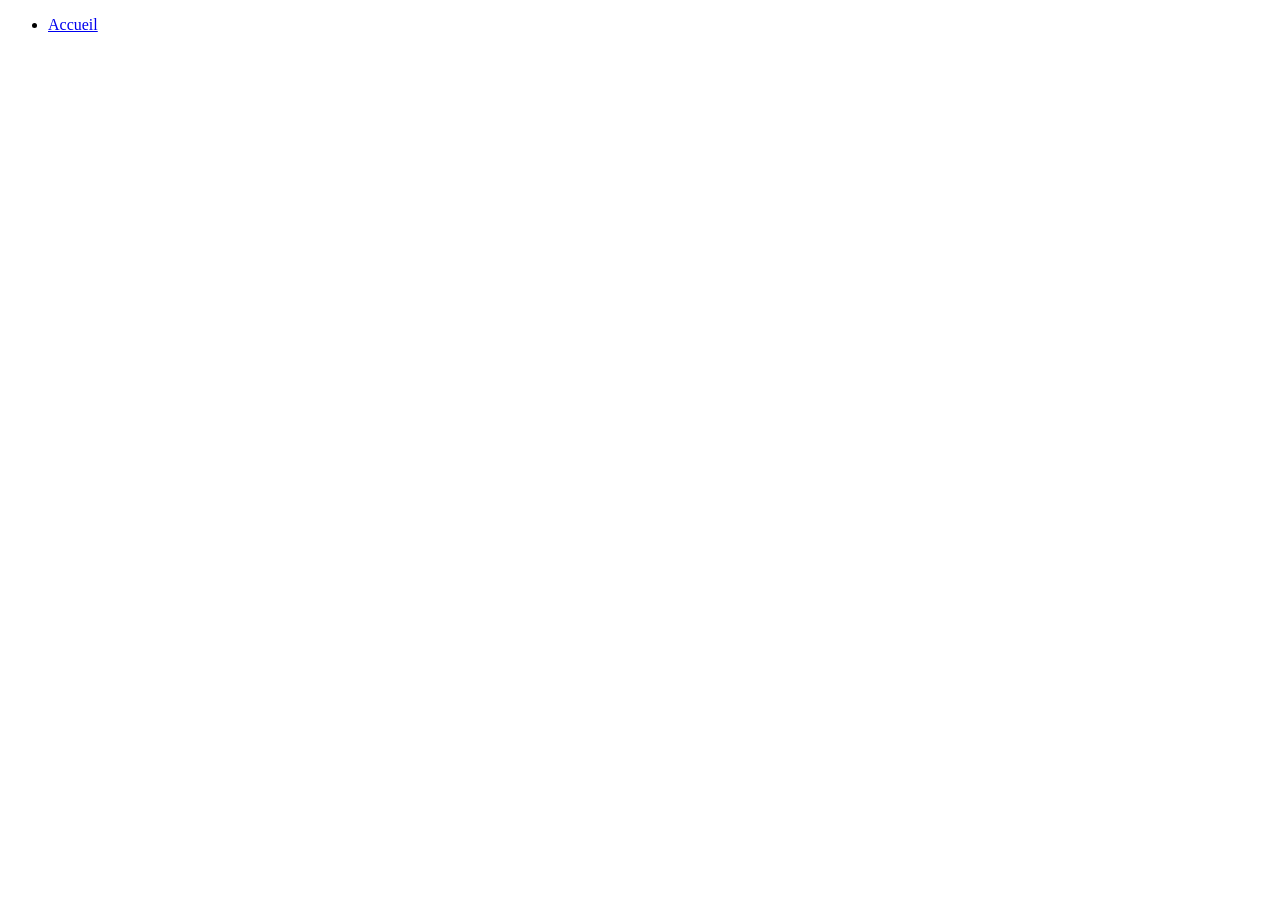
==== index.html @ d13fef69 "Création index.html et page details.html" ====
<!DOCTYPE html>
<html lang="fr">
    <head>
        <meta charset="UTF-8">
        <meta name="viewport" content="width=device-width, initial-scale=1.0">
        <title>Netflop</title>
        <link rel="stylesheet" href="CSS/style.css">
    </head>

    <body>
        <header>
            <nav>
                <!-- Navigation → ACCUEIL -->
                <div class="menu">
                    <ul>
                        <li><a href="index.html">Accueil</a></li>
                    </ul>
                </div> 
            </nav>
        </header>

        <main>
            <!-- Propositions de quelques films populaires -->
            <section id="filmsPopulaires"></section>

            <!-- Propositions de quelques séries populaires -->
            <section id="seriesPopulaires"></section>

            <!-- Propositions de quelques documentaires -->
            <section id="documentaires"></section>

            <!-- Propositions de quelques mangas et animés -->
            <section id="mangaEtAnimes"></section>
        </main> 

        <footer></footer>
        <script src="JS/script.js"></script>
    </body>

</html>
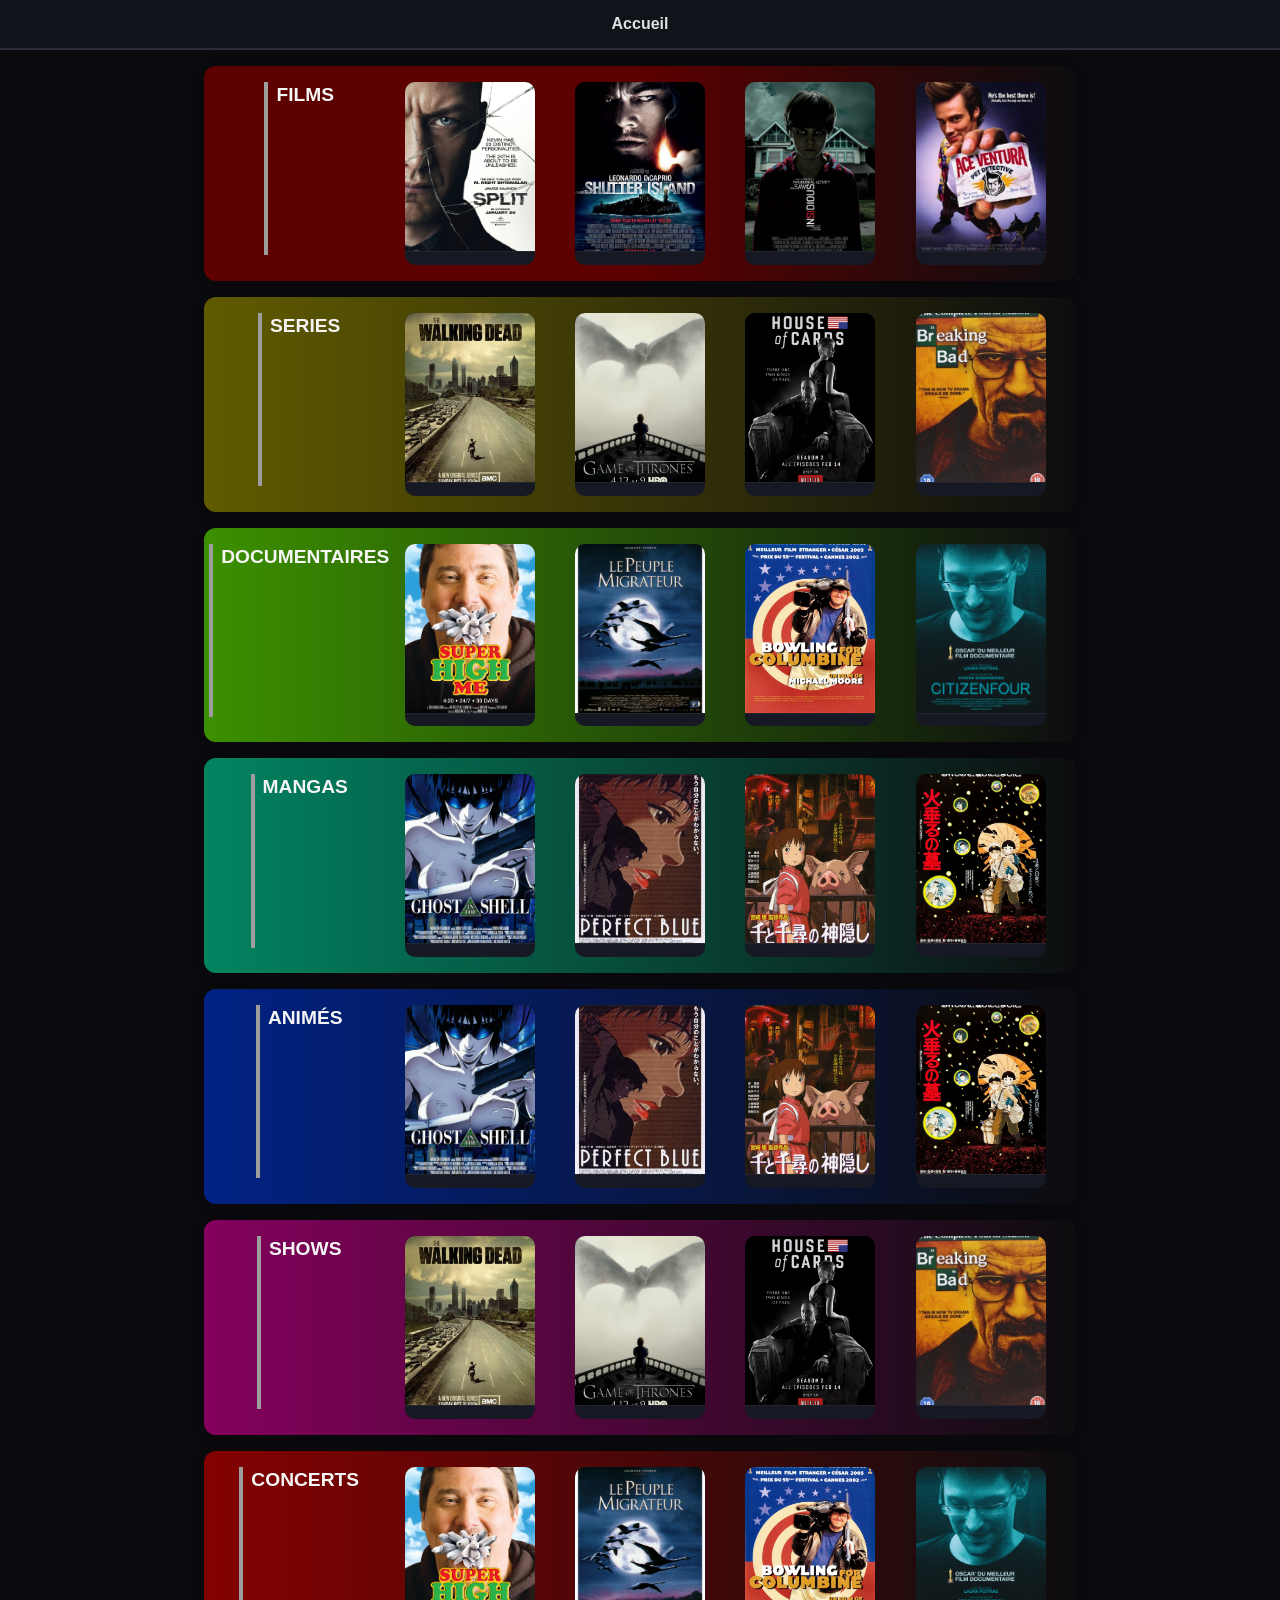
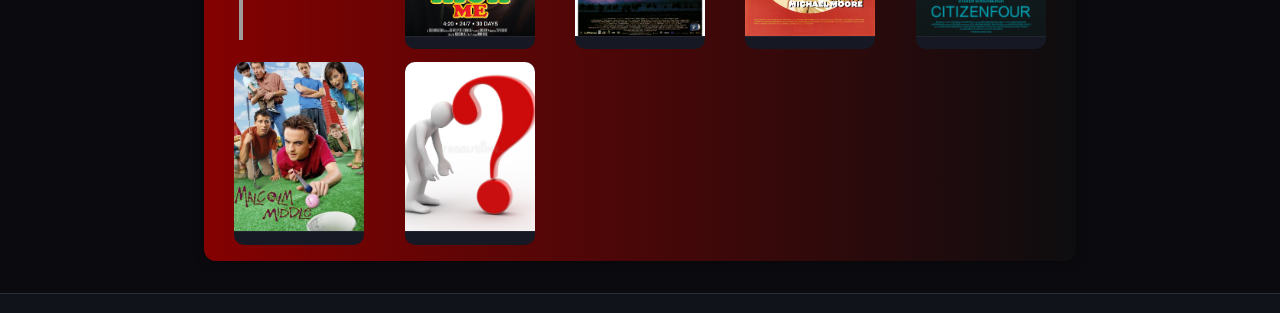
==== commit 5cf692e1: "modification du script.js pour récupérer les données dans netflop.json ; ajout des sections dans ind" ====
--- a/index.html
+++ b/index.html
@@ -29,8 +29,17 @@
             <!-- Propositions de quelques documentaires -->
             <section id="documentaires"></section>
 
-            <!-- Propositions de quelques mangas et animés -->
-            <section id="mangaEtAnimes"></section>
+            <!-- Propositions de quelques mangas -->
+            <section id="sectionMangas"></section>
+
+            <!-- Propositions de quelques animés -->
+            <section id="animes"></section>
+
+            <!-- Propositions de quelques shows -->
+            <section id="shows"></section>
+
+            <!-- Propositions de quelques concerts -->
+            <section id="concerts"></section>
         </main> 
 
         <footer></footer>
--- a/CSS/style.css
+++ b/CSS/style.css
@@ -0,0 +1,184 @@
+/* -------------------- RESET & BASE -------------------- */
+* {
+  margin: 0;
+  padding: 0;
+  box-sizing: border-box;
+}
+
+body {
+  font-family: 'Poppins', Arial, sans-serif;
+  background-color: #0b0b0f;
+  color: #e0e0e0;
+  line-height: 1.4;
+  overflow-x: hidden;
+  text-align: center;
+}
+
+/* -------------------- STRUCTURE -------------------- */
+main {
+  padding: 1rem;
+  display: flex;
+  flex-direction: column;
+  align-items: center;
+  max-width: 1000px;
+  margin: 0 auto;
+}
+
+/* -------------------- HEADER -------------------- */
+header {
+  background-color: #11131b;
+  padding: 0.8rem 1.5rem;
+  display: flex;
+  justify-content: center;
+  align-items: center;
+  border-bottom: 2px solid #2a2d3a;
+}
+
+.menu ul {
+  list-style: none;
+  display: flex;
+  gap: 1rem;
+}
+
+.menu a {
+  text-decoration: none;
+  color: #e0e0e0;
+  font-weight: 600;
+  transition: 0.3s;
+}
+
+.menu a:hover {
+  color: #ffffff;
+}
+
+/* -------------------- TITRES -------------------- */
+main h2 {
+  font-size: 1.2rem;
+  margin-bottom: 0.6rem;
+  text-transform: uppercase;
+  border-left: 4px solid #9d9d9d;
+  padding-left: 0.5rem;
+  display: inline-block;
+  text-align: left;
+  color: #f5f5f5;
+}
+
+/* -------------------- SECTIONS -------------------- */
+#filmsPopulaires,
+#seriesPopulaires,
+#documentaires,
+#sectionMangas,
+#animes,
+#shows,
+#concerts {
+  padding: 1rem;
+  border-radius: 12px;
+  margin-bottom: 1rem;
+  width: 90%;
+  max-width: 900px;
+  display: grid;
+  grid-template-columns: repeat(auto-fit, minmax(140px, 1fr));
+  justify-items: center;
+  gap: 0.8rem;
+  margin-left: auto;
+  margin-right: auto;
+  box-shadow: 0 0 12px rgba(0, 0, 0, 0.4);
+}
+
+/* 🎬 Dégradés doux et sombres (comme sur l’image) */
+#filmsPopulaires {
+  background: linear-gradient(90deg, #5c0000 50%, #0d0d0f 100%);
+}
+
+#seriesPopulaires {
+  background: linear-gradient(90deg, #605b00 0%, #0d0d0f 100%);
+}
+
+#documentaires {
+  background: linear-gradient(90deg, #3c9000 0%, #0d0d0f 100%);
+}
+
+#sectionMangas {
+  background: linear-gradient(90deg, #028461 0%, #0d0d0f 100%);
+}
+
+#animes {
+  background: linear-gradient(90deg, #012284 0%, #0d0d0f 100%);
+}
+
+#shows{
+  background: linear-gradient(90deg, #84015d 0%, #0d0d0f 100%);
+}
+
+#concerts{
+  background: linear-gradient(90deg, #840101 0%, #0d0d0f 100%);
+}
+
+/* -------------------- CARTES -------------------- */
+.card {
+  background-color: #161823;
+  border-radius: 10px;
+  overflow: hidden;
+  width: 130px;
+  display: flex;
+  flex-direction: column;
+  align-items: center;
+  transition: transform 0.3s ease, box-shadow 0.3s ease;
+}
+
+.card:hover {
+  transform: scale(1.04);
+  box-shadow: 0 0 10px rgba(59, 130, 246, 0.2);
+}
+
+.card img {
+  width: 100%;
+  height: 170px;
+  object-fit: cover;
+  border-bottom: 1px solid rgba(255, 255, 255, 0.05);
+}
+
+.card-info {
+  padding: 0.4rem;
+}
+
+.card-info h3 {
+  font-size: 0.8rem;
+  color: #f0f0f0;
+}
+
+/* Masquer les détails */
+.card-info p,
+.resume-container {
+  display: none;
+}
+
+/* -------------------- FOOTER -------------------- */
+footer {
+  background-color: #11131b;
+  color: #999;
+  text-align: center;
+  padding: 0.6rem;
+  font-size: 0.8rem;
+  border-top: 1px solid #2a2d3a;
+}
+
+/* -------------------- RESPONSIVE -------------------- */
+@media (max-width: 768px) {
+  main {
+    padding: 0.8rem;
+    max-width: 95%;
+  }
+
+  main h2 {
+    font-size: 1.1rem;
+  }
+
+  .card {
+    width: 115px;
+  }
+
+  .card img {
+    height: 150px;
+  }
+}
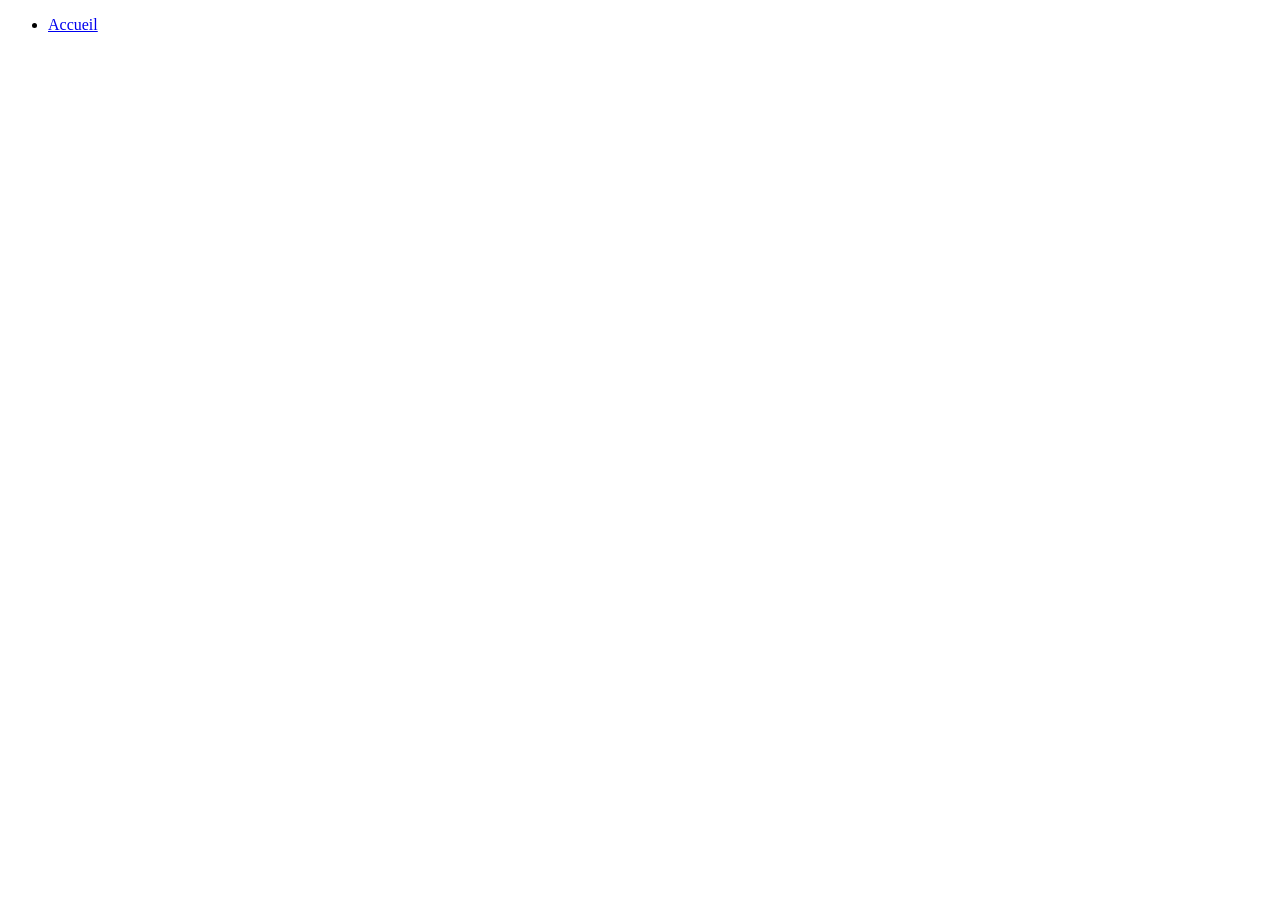
==== commit d85fb2c5: "en cours" ====
--- a/index.html
+++ b/index.html
@@ -4,7 +4,7 @@
         <meta charset="UTF-8">
         <meta name="viewport" content="width=device-width, initial-scale=1.0">
         <title>Netflop</title>
-        <link rel="stylesheet" href="CSS/style.css">
+        <!-- <link rel="stylesheet" href="CSS/style.css"> -->
     </head>
 
     <body>
@@ -29,21 +29,12 @@
             <!-- Propositions de quelques documentaires -->
             <section id="documentaires"></section>
 
-            <!-- Propositions de quelques mangas -->
-            <section id="sectionMangas"></section>
-
-            <!-- Propositions de quelques animés -->
-            <section id="animes"></section>
-
-            <!-- Propositions de quelques shows -->
-            <section id="shows"></section>
-
-            <!-- Propositions de quelques concerts -->
-            <section id="concerts"></section>
+            <!-- Propositions de quelques mangas et animés -->
+            <section id="mangaEtAnimes"></section>
         </main> 
 
         <footer></footer>
-        <script src="JS/script.js"></script>
+        <script src="netflop-tmdb-documentation.js"></script>
     </body>
 
 </html>
